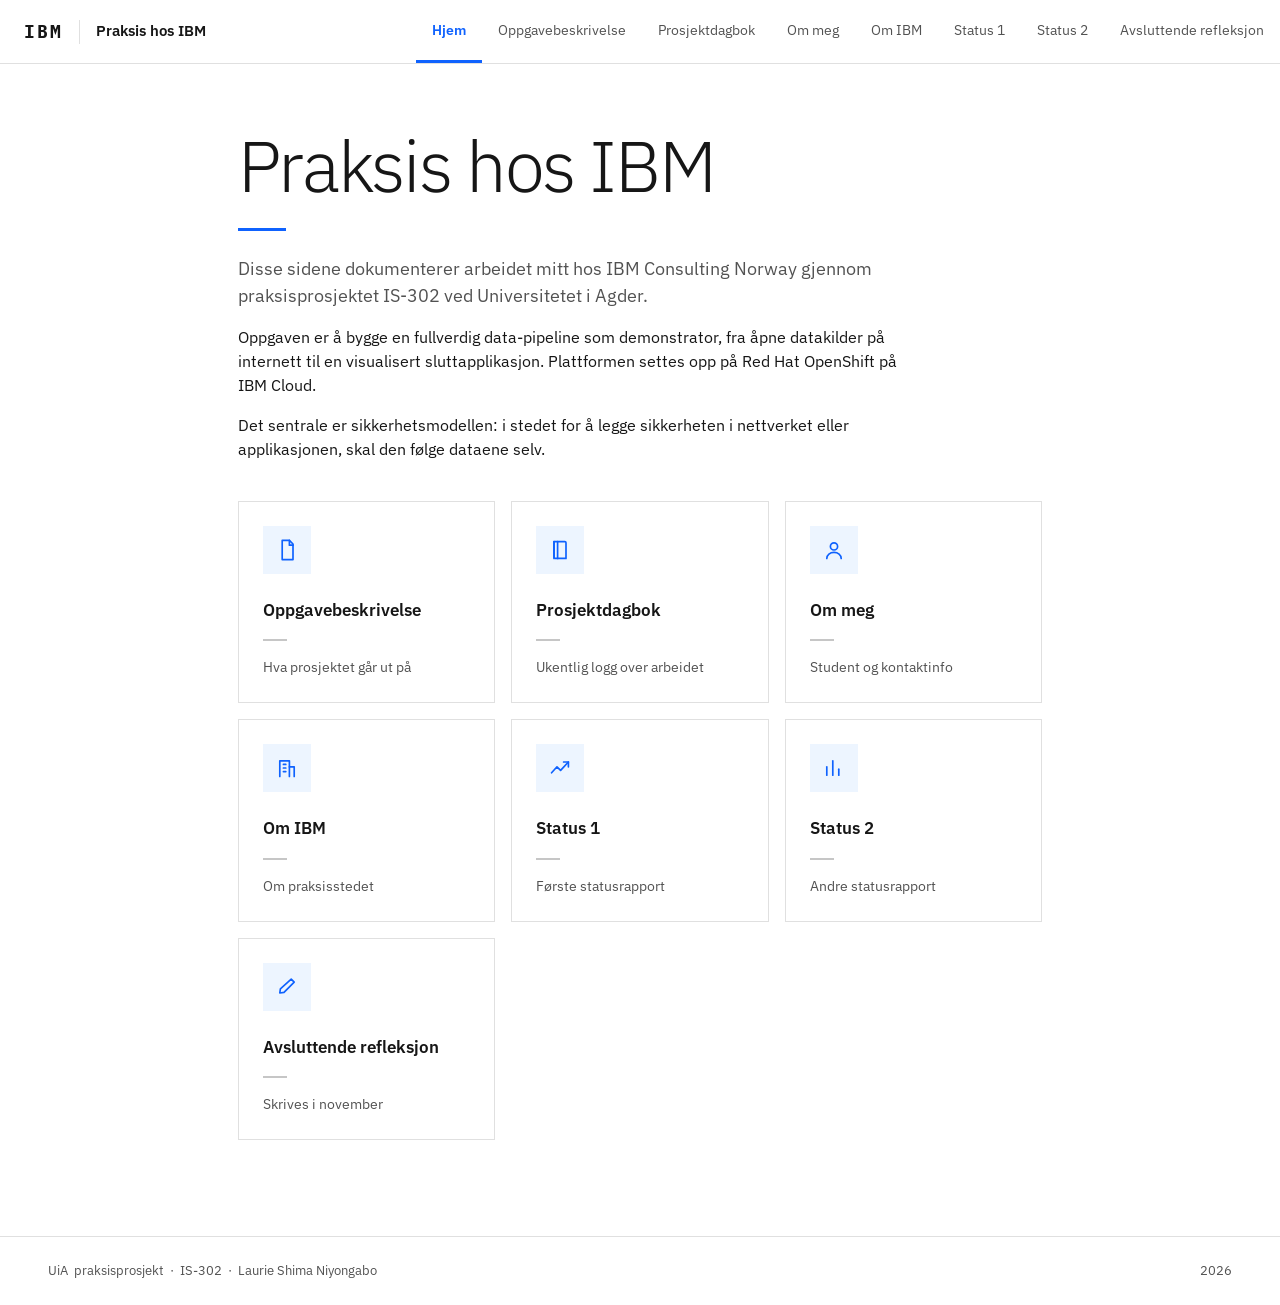
==== index.html @ 8fbba246 "Praksisnettsted Laurie" ====
<!DOCTYPE html>
<html lang="no">
<head>
<meta charset="utf-8">
<meta name="viewport" content="width=device-width, initial-scale=1">
<title>Hjem – Praksis hos IBM</title>
<meta name="description" content="IS-302 Praksisprosjekt hos IBM Consulting Norway, høsten 2026.">
<link rel="preconnect" href="https://fonts.googleapis.com">
<link rel="preconnect" href="https://fonts.gstatic.com" crossorigin>
<link href="https://fonts.googleapis.com/css2?family=IBM+Plex+Mono:wght@400;700&family=IBM+Plex+Sans:wght@300;400;600&display=swap" rel="stylesheet">
<link rel="stylesheet" href="styles.css">
</head>
<body>

<a class="skip-link" href="#innhold">Hopp til innhold</a>

<!-- Toppmeny: lik på alle sider -->
<header class="masthead">
  <a class="masthead__brand" href="index.html">
    <span class="masthead__mark">IBM</span>
    <span class="masthead__divider"></span>
    <span class="masthead__title">Praksis hos IBM</span>
  </a>
  <nav class="mainnav" aria-label="Hovedmeny">
    <a href="index.html" aria-current="page">Hjem</a>
    <a href="oppgavebeskrivelse.html">Oppgavebeskrivelse</a>
    <a href="prosjektdagbok.html">Prosjektdagbok</a>
    <a href="om-meg.html">Om meg</a>
    <a href="om-ibm.html">Om IBM</a>
    <a href="status-1.html">Status 1</a>
    <a href="status-2.html">Status 2</a>
    <a href="refleksjon.html">Avsluttende refleksjon</a>
  </nav>
</header>

<main class="content" id="innhold">
  <h1 class="page-title">Praksis hos IBM</h1>
  <div class="rule"></div>
  <p class="lede">Disse sidene dokumenterer arbeidet mitt hos IBM Consulting Norway gjennom praksisprosjektet IS-302 ved Universitetet i Agder.</p>

  <p>Oppgaven er å bygge en fullverdig data-pipeline som demonstrator, fra åpne datakilder på internett til en visualisert sluttapplikasjon. Plattformen settes opp på Red Hat OpenShift på IBM Cloud.</p>

  <p>Det sentrale er sikkerhetsmodellen: i stedet for å legge sikkerheten i nettverket eller applikasjonen, skal den følge dataene selv.</p>

  <div class="cards">
    <a class="card" href="oppgavebeskrivelse.html">
      <span class="card__icon"><svg width="24" height="24" viewBox="0 0 20 20" fill="none" stroke="currentColor" stroke-width="1.4" stroke-linecap="round" stroke-linejoin="round" aria-hidden="true"><path d="M6 2h6l3 3v13H6V2Z"/><path d="M12 2v4h3"/></svg></span>
      <h2 class="card__title">Oppgavebeskrivelse</h2>
      <span class="card__rule"></span>
      <span class="card__meta">Hva prosjektet går ut på</span>
    </a>
    <a class="card" href="prosjektdagbok.html">
      <span class="card__icon"><svg width="24" height="24" viewBox="0 0 20 20" fill="none" stroke="currentColor" stroke-width="1.4" stroke-linecap="round" stroke-linejoin="round" aria-hidden="true"><path d="M5 3h9a1 1 0 0 1 1 1v13H6a1 1 0 0 1-1-1V3Z"/><path d="M5 3v14"/><path d="M8 3v14"/></svg></span>
      <h2 class="card__title">Prosjektdagbok</h2>
      <span class="card__rule"></span>
      <span class="card__meta">Ukentlig logg over arbeidet</span>
    </a>
    <a class="card" href="om-meg.html">
      <span class="card__icon"><svg width="24" height="24" viewBox="0 0 20 20" fill="none" stroke="currentColor" stroke-width="1.4" stroke-linecap="round" stroke-linejoin="round" aria-hidden="true"><circle cx="10" cy="7" r="3"/><path d="M4 17c0-3 2.7-5 6-5s6 2 6 5"/></svg></span>
      <h2 class="card__title">Om meg</h2>
      <span class="card__rule"></span>
      <span class="card__meta">Student og kontaktinfo</span>
    </a>
    <a class="card" href="om-ibm.html">
      <span class="card__icon"><svg width="24" height="24" viewBox="0 0 20 20" fill="none" stroke="currentColor" stroke-width="1.4" stroke-linecap="round" stroke-linejoin="round" aria-hidden="true"><path d="M4 17V4h8v13"/><path d="M12 9h4v8"/><path d="M7 7h2M7 10h2M7 13h2"/></svg></span>
      <h2 class="card__title">Om IBM</h2>
      <span class="card__rule"></span>
      <span class="card__meta">Om praksisstedet</span>
    </a>
    <a class="card" href="status-1.html">
      <span class="card__icon"><svg width="24" height="24" viewBox="0 0 20 20" fill="none" stroke="currentColor" stroke-width="1.4" stroke-linecap="round" stroke-linejoin="round" aria-hidden="true"><path d="M3 14l4.5-5 3 3L17 5"/><path d="M13 5h4v4"/></svg></span>
      <h2 class="card__title">Status 1</h2>
      <span class="card__rule"></span>
      <span class="card__meta">Første statusrapport</span>
    </a>
    <a class="card" href="status-2.html">
      <span class="card__icon"><svg width="24" height="24" viewBox="0 0 20 20" fill="none" stroke="currentColor" stroke-width="1.4" stroke-linecap="round" stroke-linejoin="round" aria-hidden="true"><path d="M4 16V9"/><path d="M9 16V4"/><path d="M14 16v-5"/></svg></span>
      <h2 class="card__title">Status 2</h2>
      <span class="card__rule"></span>
      <span class="card__meta">Andre statusrapport</span>
    </a>
    <a class="card" href="refleksjon.html">
      <span class="card__icon"><svg width="24" height="24" viewBox="0 0 20 20" fill="none" stroke="currentColor" stroke-width="1.4" stroke-linecap="round" stroke-linejoin="round" aria-hidden="true"><path d="M13.5 3.5 16 6l-8.5 8.5L4 15l.5-3.5 9-8Z"/></svg></span>
      <h2 class="card__title">Avsluttende refleksjon</h2>
      <span class="card__rule"></span>
      <span class="card__meta">Skrives i november</span>
    </a>
  </div>
</main>

<footer class="footer">
  <span>UiA &nbsp;praksisprosjekt &nbsp;·&nbsp; IS-302 &nbsp;·&nbsp; Laurie Shima Niyongabo</span>
  <span>2026</span>
</footer>

</body>
</html>
---- styles.css ----
/* ==========================================================================
   Praksis hos IBM – felles stilark
   Bygget på IBM sitt designspråk (Carbon): IBM Plex, blå #0f62fe,
   skarpe hjørner og hårfine linjer i stedet for skygger.
   ========================================================================== */

:root {
  /* IBM-farger (Carbon) */
  --blue-60: #0f62fe;   /* primærblå */
  --blue-70: #0043ce;   /* hover */
  --blue-10: #edf5ff;   /* lys blå flate */
  --gray-100: #161616;  /* tekst */
  --gray-70: #525252;   /* sekundærtekst */
  --gray-50: #8d8d8d;
  --gray-30: #c6c6c6;
  --gray-20: #e0e0e0;   /* kantlinjer */
  --gray-10: #f4f4f4;   /* flate */
  --white: #ffffff;

  --header-h: 64px;
}

*, *::before, *::after { box-sizing: border-box; }

body {
  margin: 0;
  min-height: 100vh;
  display: flex;
  flex-direction: column;
  font-family: "IBM Plex Sans", system-ui, -apple-system, "Helvetica Neue", Arial, sans-serif;
  font-size: 16px;
  line-height: 1.5;
  color: var(--gray-100);
  background: var(--white);
  -webkit-font-smoothing: antialiased;
}

a { color: var(--blue-60); }

/* Synlig tastaturfokus – krav til universell utforming */
a:focus-visible,
button:focus-visible {
  outline: 2px solid var(--blue-60);
  outline-offset: 2px;
}

.skip-link {
  position: absolute;
  left: -9999px;
  z-index: 100;
  padding: 12px 16px;
  background: var(--blue-60);
  color: var(--white);
  text-decoration: none;
}
.skip-link:focus { left: 8px; top: 8px; }

/* --------------------------------------------------------------------------
   Toppmeny
   -------------------------------------------------------------------------- */

.masthead {
  position: sticky;
  top: 0;
  z-index: 20;
  display: flex;
  align-items: center;
  gap: 16px;
  min-height: var(--header-h);
  padding-left: 24px;
  background: var(--white);
  border-bottom: 1px solid var(--gray-20);
}

.masthead__brand {
  display: flex;
  align-items: center;
  gap: 16px;
  white-space: nowrap;
  text-decoration: none;
  color: inherit;
}

.masthead__mark {
  font-family: "IBM Plex Mono", ui-monospace, monospace;
  font-weight: 700;
  font-size: 1.125rem;
  letter-spacing: 0.12em;
}

.masthead__divider {
  width: 1px;
  height: 24px;
  background: var(--gray-20);
}

.masthead__title { font-weight: 600; font-size: 0.9375rem; }

.mainnav {
  margin-left: auto;
  display: flex;
  align-self: stretch;
  overflow-x: auto;
  scrollbar-width: none;
}
.mainnav::-webkit-scrollbar { display: none; }

.mainnav a {
  display: flex;
  align-items: center;
  padding: 0 16px;
  font-size: 0.875rem;
  color: var(--gray-70);
  text-decoration: none;
  white-space: nowrap;
  border-bottom: 3px solid transparent;
}
.mainnav a:hover { color: var(--gray-100); background: var(--gray-10); }
.mainnav a[aria-current="page"] {
  color: var(--blue-60);
  font-weight: 600;
  border-bottom-color: var(--blue-60);
}

/* --------------------------------------------------------------------------
   Innhold – én kolonne, sentrert
   -------------------------------------------------------------------------- */

.content {
  flex: 1 0 auto;      /* skyver bunnteksten helt ned selv på korte sider */
  width: 100%;
  max-width: 900px;
  margin: 0 auto;
  padding: 64px 48px 96px;
}

.content p { max-width: 68ch; }

/* --------------------------------------------------------------------------
   Typografi
   -------------------------------------------------------------------------- */

.page-title {
  margin: 0;
  font-weight: 300;
  font-size: clamp(2.5rem, 7vw, 4.5rem);
  line-height: 1.05;
  letter-spacing: -0.03em;
}

.rule {
  width: 48px;
  height: 3px;
  margin-top: 24px;
  background: var(--blue-60);
}

.lede {
  margin: 24px 0 0;
  font-size: 1.125rem;
  color: var(--gray-70);
}

.section-title {
  margin: 56px 0 0;
  font-size: 1.5rem;
  font-weight: 400;
  letter-spacing: -0.01em;
}

.section-title + p { margin-top: 16px; }

/* Metadata-linje, f.eks. under en dagbokoppføring */
.meta {
  font-family: "IBM Plex Mono", ui-monospace, monospace;
  font-size: 0.8125rem;
  letter-spacing: 0.04em;
  color: var(--gray-70);
}

/* --------------------------------------------------------------------------
   Kortrutenett – egne kantlinjer, så tomme celler ikke synes
   -------------------------------------------------------------------------- */

.cards {
  display: grid;
  grid-template-columns: repeat(auto-fill, minmax(224px, 1fr));
  gap: 16px;
  margin-top: 40px;
}

.card {
  display: flex;
  flex-direction: column;
  min-height: 200px;
  padding: 24px;
  background: var(--white);
  border: 1px solid var(--gray-20);
  color: inherit;
  text-decoration: none;
  transition: border-color 120ms linear, background 120ms linear;
}
.card:hover {
  background: var(--gray-10);
  border-color: var(--blue-60);
}

.card__icon {
  display: grid;
  place-items: center;
  width: 48px;
  height: 48px;
  background: var(--blue-10);
  color: var(--blue-60);
}

.card__title { margin: 24px 0 0; font-size: 1.0625rem; font-weight: 600; }
.card__rule { width: 24px; height: 2px; margin: 16px 0; background: var(--gray-30); }
.card__meta { margin: auto 0 0; font-size: 0.875rem; color: var(--gray-70); }

/* --------------------------------------------------------------------------
   Lenkeliste, f.eks. kontaktinfo
   -------------------------------------------------------------------------- */

.linklist {
  list-style: none;
  margin: 24px 0 0;
  padding: 0;
  display: grid;
  gap: 12px;
}
.linklist li {
  display: flex;
  align-items: center;
  gap: 12px;
  font-size: 0.9375rem;
}
.linklist svg { flex: none; color: var(--blue-60); }

.checklist { margin: 16px 0 0; padding-left: 20px; color: var(--gray-70); }
.checklist li { margin-bottom: 6px; }

/* --------------------------------------------------------------------------
   Profil – portrett ved siden av tekst
   -------------------------------------------------------------------------- */

.profile {
  display: grid;
  grid-template-columns: 260px minmax(0, 1fr);
  gap: 40px;
  align-items: start;
  margin-top: 40px;
}

.profile__photo {
  width: 100%;
  aspect-ratio: 4 / 5;
  object-fit: cover;
  border: 1px solid var(--gray-20);
  display: block;
}

.profile p:first-child { margin-top: 0; }

@media (max-width: 700px) {
  .profile { grid-template-columns: 1fr; gap: 24px; }
  .profile__photo { max-width: 280px; }
}

/* --------------------------------------------------------------------------
   Bunntekst
   -------------------------------------------------------------------------- */

.footer {
  flex: none;
  display: flex;
  flex-wrap: wrap;
  justify-content: space-between;
  gap: 16px;
  padding: 24px 48px;
  border-top: 1px solid var(--gray-20);
  font-size: 0.8125rem;
  color: var(--gray-70);
}

/* --------------------------------------------------------------------------
   Mobil
   -------------------------------------------------------------------------- */

@media (max-width: 900px) {
  .masthead {
    flex-wrap: wrap;
    padding: 12px 16px 0;
    gap: 12px;
  }
  .mainnav {
    margin-left: 0;
    width: 100%;
    order: 2;
    border-top: 1px solid var(--gray-20);
  }
  .mainnav a { padding: 12px; }

  .content { padding: 40px 24px 72px; }
  .footer { padding: 24px; }
}

@media (prefers-reduced-motion: reduce) {
  * { transition: none !important; animation: none !important; }
}
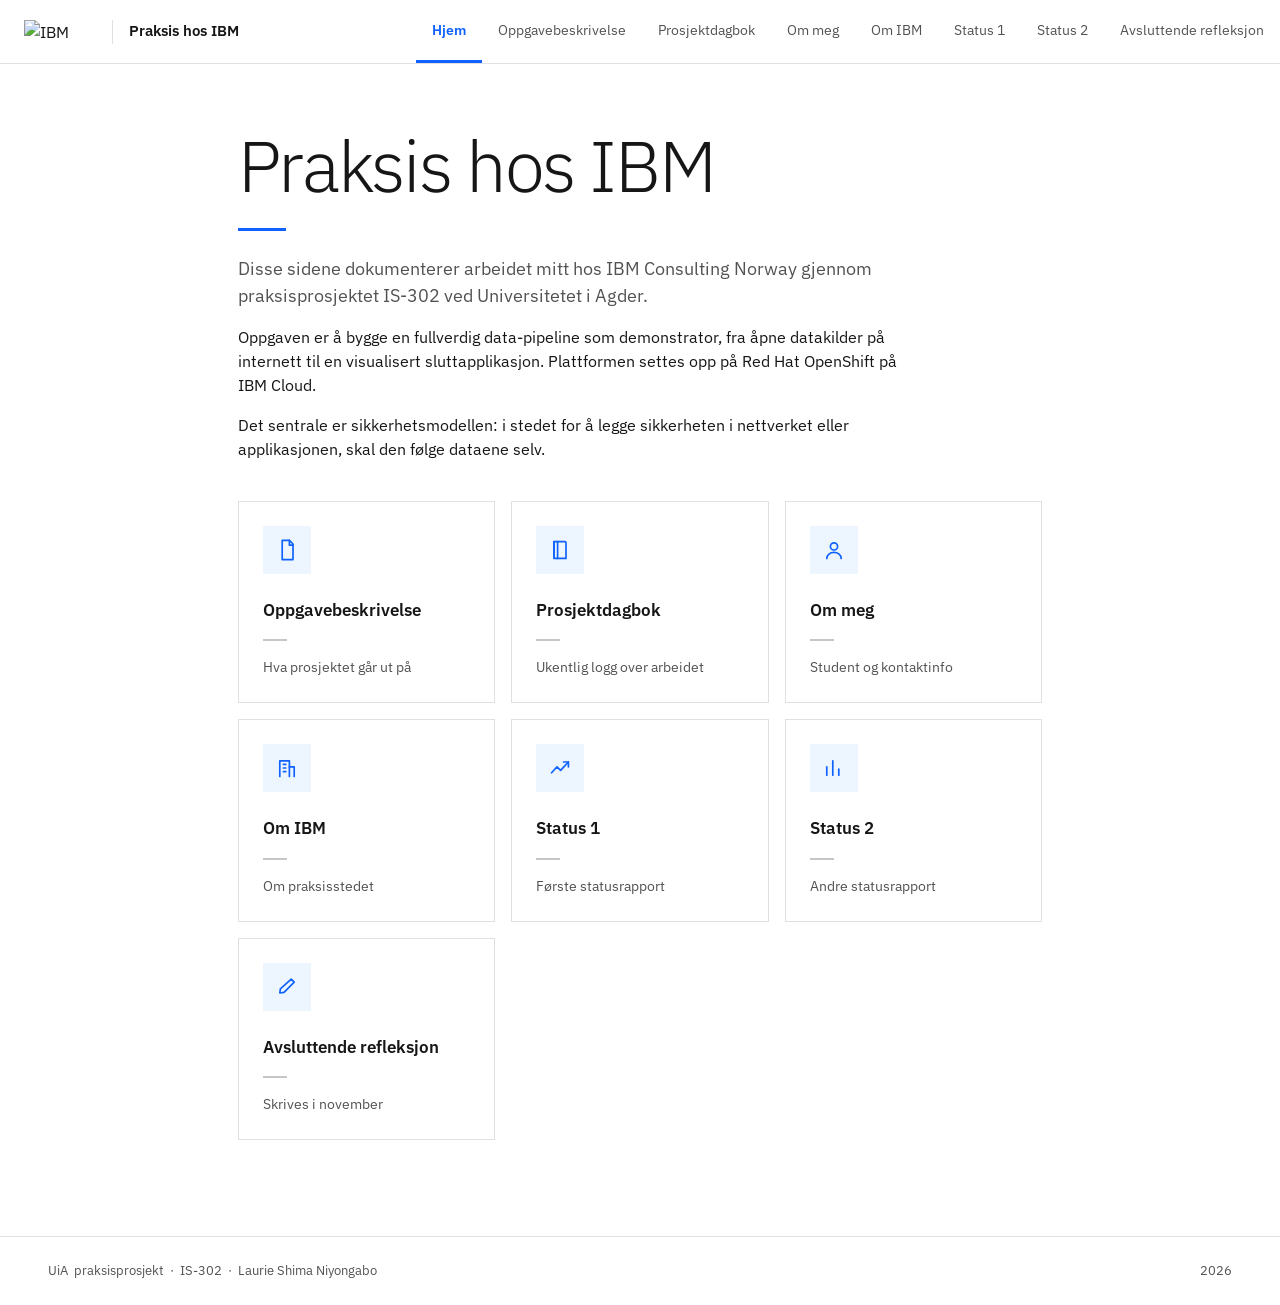
==== commit 2250f24b: "Logo" ====
--- a/index.html
+++ b/index.html
@@ -17,7 +17,7 @@
 <!-- Toppmeny: lik på alle sider -->
 <header class="masthead">
   <a class="masthead__brand" href="index.html">
-    <span class="masthead__mark">IBM</span>
+    <img class="masthead__logo" src="bilder/ibm-logo.svg" alt="IBM">
     <span class="masthead__divider"></span>
     <span class="masthead__title">Praksis hos IBM</span>
   </a>
--- a/styles.css
+++ b/styles.css
@@ -86,6 +86,12 @@
   font-weight: 700;
   font-size: 1.125rem;
   letter-spacing: 0.12em;
+}
+
+.masthead__logo {
+  width: 72px;
+  height: auto;
+  display: block;
 }
 
 .masthead__divider {
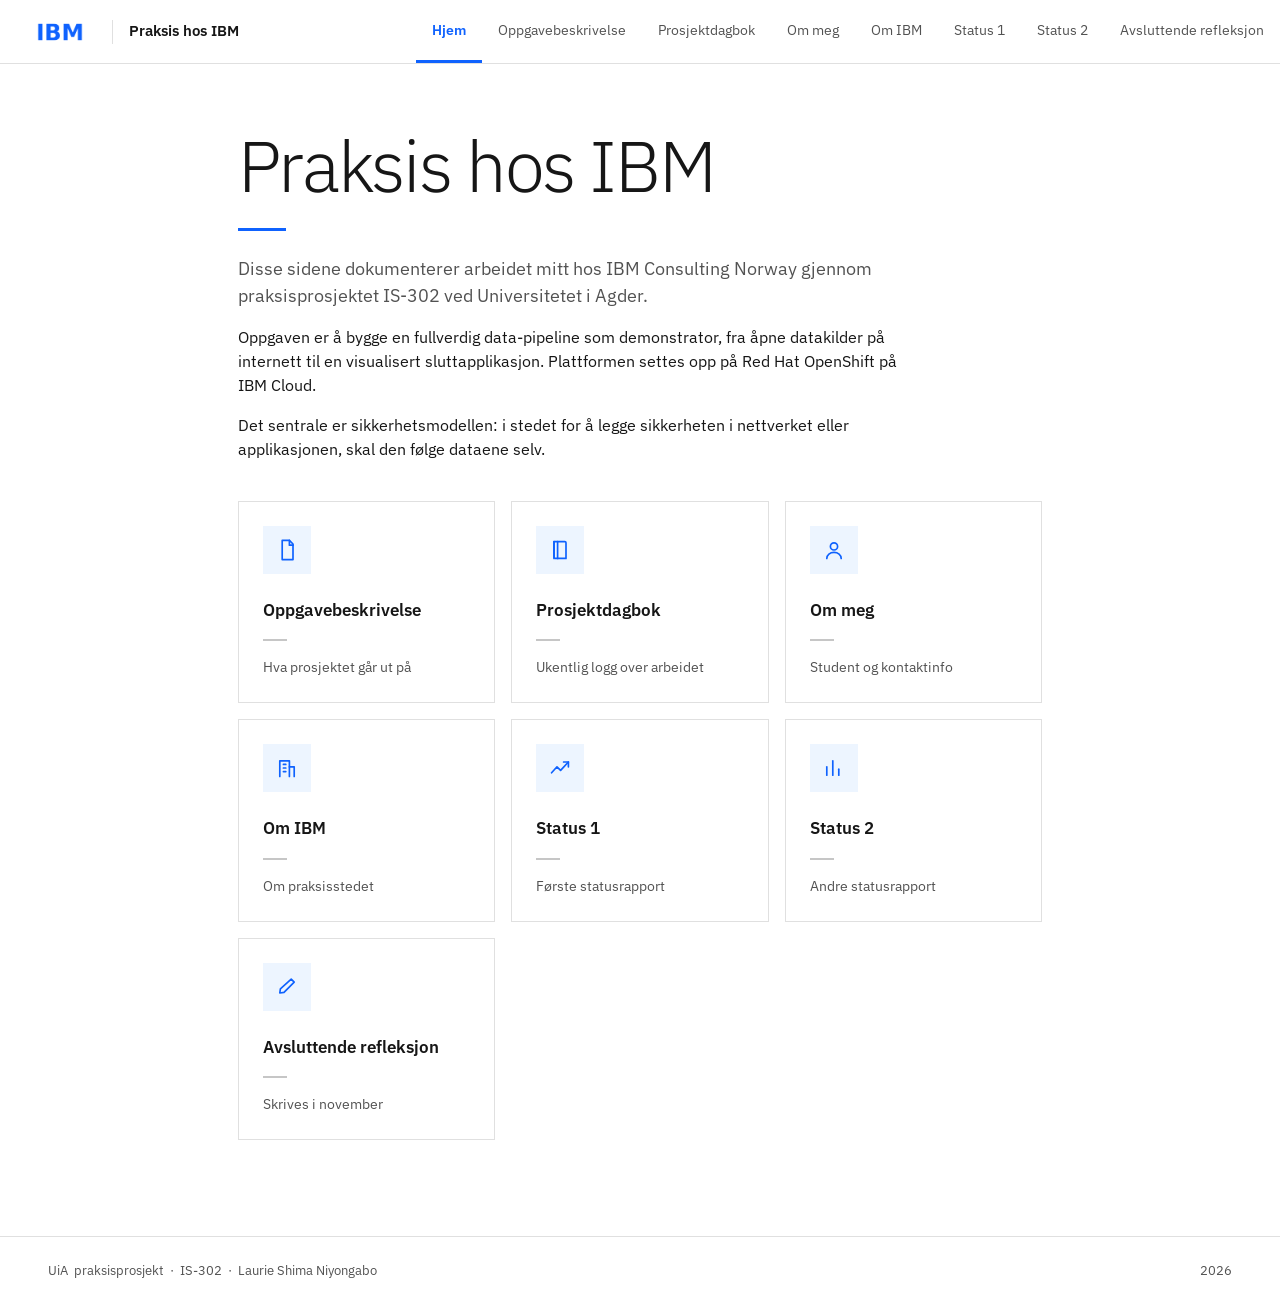
==== commit 21d4eaf3: "Logo midlertidig fiks" ====
--- a/index.html
+++ b/index.html
@@ -17,7 +17,7 @@
 <!-- Toppmeny: lik på alle sider -->
 <header class="masthead">
   <a class="masthead__brand" href="index.html">
-    <img class="masthead__logo" src="bilder/ibm-logo.svg" alt="IBM">
+    <img class="masthead__logo" src="bilder/ibm-logo.png" alt="IBM">
     <span class="masthead__divider"></span>
     <span class="masthead__title">Praksis hos IBM</span>
   </a>
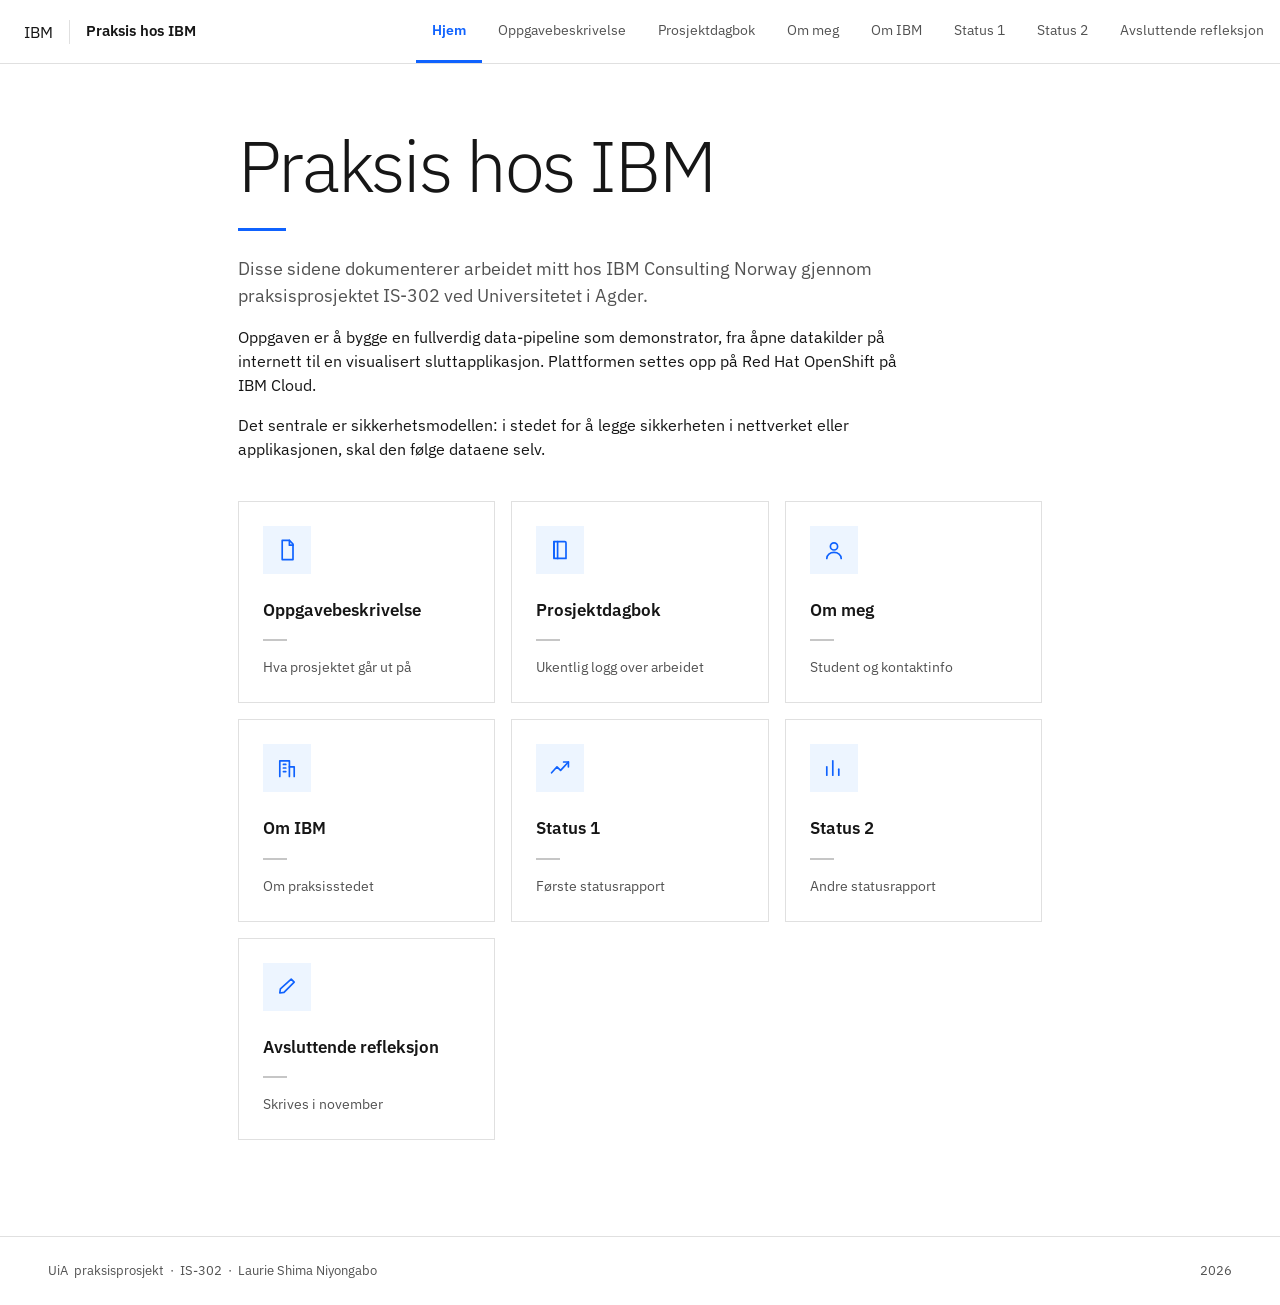
==== commit dc0aa610: "." ====
--- a/index.html
+++ b/index.html
@@ -17,7 +17,7 @@
 <!-- Toppmeny: lik på alle sider -->
 <header class="masthead">
   <a class="masthead__brand" href="index.html">
-    <img class="masthead__logo" src="bilder/ibm-logo.png" alt="IBM">
+    <span class="masthead__mark">IBM</span>
     <span class="masthead__divider"></span>
     <span class="masthead__title">Praksis hos IBM</span>
   </a>
--- a/styles.css
+++ b/styles.css
@@ -79,13 +79,6 @@
   white-space: nowrap;
   text-decoration: none;
   color: inherit;
-}
-
-.masthead__mark {
-  font-family: "IBM Plex Mono", ui-monospace, monospace;
-  font-weight: 700;
-  font-size: 1.125rem;
-  letter-spacing: 0.12em;
 }
 
 .masthead__logo {
